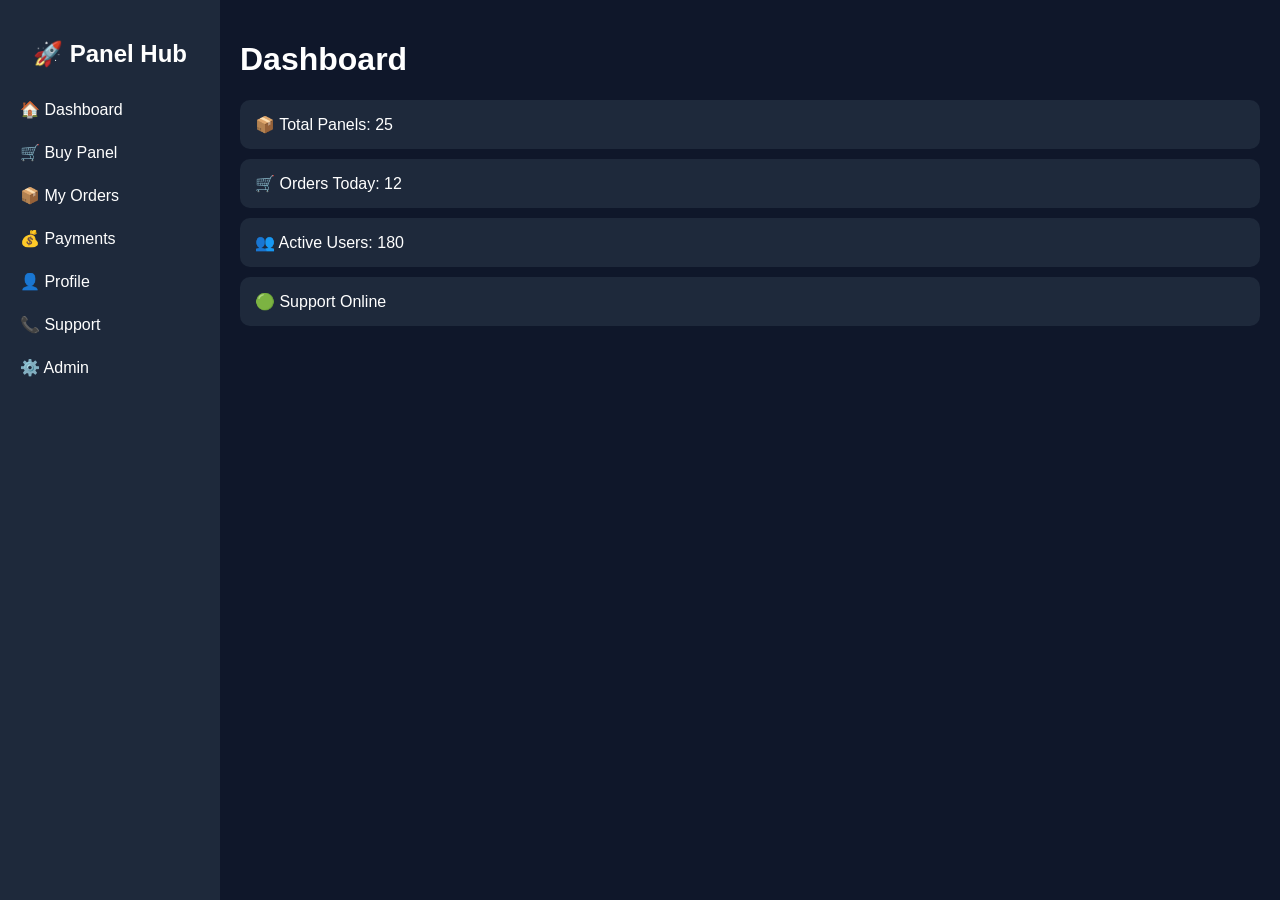
==== index.html @ 2b886738 "Add files via upload" ====
<!DOCTYPE html><html><head><meta charset='utf-8'><meta name='viewport' content='width=device-width,initial-scale=1'>
    <title>Dashboard</title><link rel='stylesheet' href='style.css'></head><body>
    <div class='sidebar'>
    <h2>🚀 Panel Hub</h2>
    <a href='index.html'>🏠 Dashboard</a>
    <a href='panels.html'>🛒 Buy Panel</a>
    <a href='orders.html'>📦 My Orders</a>
    <a href='payment.html'>💰 Payments</a>
    <a href='profile.html'>👤 Profile</a>
    <a href='support.html'>📞 Support</a>
    <a href='admin.html'>⚙️ Admin</a>
    </div>
    <div class='main'>
<h1>Dashboard</h1>
<div class='card'>📦 Total Panels: 25</div>
<div class='card'>🛒 Orders Today: 12</div>
<div class='card'>👥 Active Users: 180</div>
<div class='card'>🟢 Support Online</div>
</div></body></html>
---- style.css ----
body{margin:0;font-family:Arial;background:#0f172a;color:#fff}
.sidebar{position:fixed;left:0;top:0;width:220px;height:100%;background:#1e293b;padding-top:20px}
.sidebar h2{text-align:center}
.sidebar a{display:block;color:#fff;text-decoration:none;padding:12px 20px}
.sidebar a:hover{background:#334155}
.main{margin-left:220px;padding:20px}
.card{background:#1e293b;padding:15px;border-radius:10px;margin:10px 0}
.btn{background:#16a34a;color:#fff;padding:10px 15px;border:none;border-radius:6px}
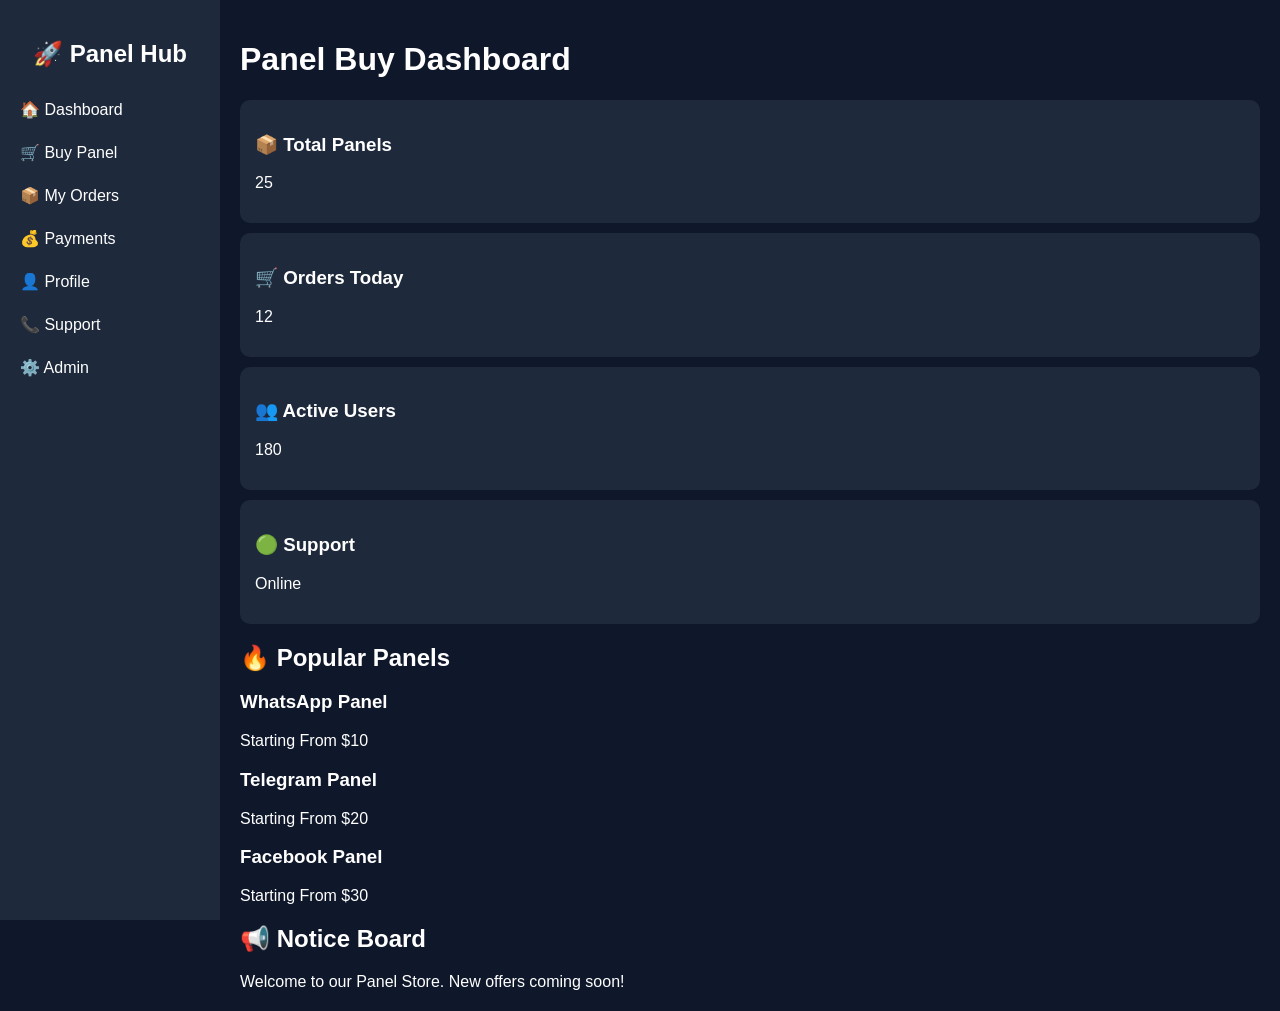
==== commit 32b79637: "Update index.html" ====
--- a/index.html
+++ b/index.html
@@ -1,19 +1,88 @@
-<!DOCTYPE html><html><head><meta charset='utf-8'><meta name='viewport' content='width=device-width,initial-scale=1'>
-    <title>Dashboard</title><link rel='stylesheet' href='style.css'></head><body>
-    <div class='sidebar'>
+<!DOCTYPE html>
+<html lang="en">
+<head>
+<meta charset="UTF-8">
+<meta name="viewport" content="width=device-width, initial-scale=1.0">
+<title>Panel Buy Dashboard</title>
+
+<link rel="stylesheet" href="style.css">
+</head>
+<body>
+
+<div class="sidebar">
     <h2>🚀 Panel Hub</h2>
-    <a href='index.html'>🏠 Dashboard</a>
-    <a href='panels.html'>🛒 Buy Panel</a>
-    <a href='orders.html'>📦 My Orders</a>
-    <a href='payment.html'>💰 Payments</a>
-    <a href='profile.html'>👤 Profile</a>
-    <a href='support.html'>📞 Support</a>
-    <a href='admin.html'>⚙️ Admin</a>
+
+    <a href="index.html">🏠 Dashboard</a>
+    <a href="panels.html">🛒 Buy Panel</a>
+    <a href="orders.html">📦 My Orders</a>
+    <a href="payment.html">💰 Payments</a>
+    <a href="profile.html">👤 Profile</a>
+    <a href="support.html">📞 Support</a>
+    <a href="admin.html">⚙️ Admin</a>
+</div>
+
+<div class="main">
+
+    <div class="header">
+        <h1>Panel Buy Dashboard</h1>
     </div>
-    <div class='main'>
-<h1>Dashboard</h1>
-<div class='card'>📦 Total Panels: 25</div>
-<div class='card'>🛒 Orders Today: 12</div>
-<div class='card'>👥 Active Users: 180</div>
-<div class='card'>🟢 Support Online</div>
-</div></body></html>+
+    <div class="cards">
+
+        <div class="card">
+            <h3>📦 Total Panels</h3>
+            <p>25</p>
+        </div>
+
+        <div class="card">
+            <h3>🛒 Orders Today</h3>
+            <p>12</p>
+        </div>
+
+        <div class="card">
+            <h3>👥 Active Users</h3>
+            <p>180</p>
+        </div>
+
+        <div class="card">
+            <h3>🟢 Support</h3>
+            <p>Online</p>
+        </div>
+
+    </div>
+
+    <div class="section">
+
+        <h2>🔥 Popular Panels</h2>
+
+        <div class="panel-box">
+            <h3>WhatsApp Panel</h3>
+            <p>Starting From $10</p>
+        </div>
+
+        <div class="panel-box">
+            <h3>Telegram Panel</h3>
+            <p>Starting From $20</p>
+        </div>
+
+        <div class="panel-box">
+            <h3>Facebook Panel</h3>
+            <p>Starting From $30</p>
+        </div>
+
+    </div>
+
+    <div class="section">
+
+        <h2>📢 Notice Board</h2>
+
+        <div class="panel-box">
+            Welcome to our Panel Store. New offers coming soon!
+        </div>
+
+    </div>
+
+</div>
+
+</body>
+</html>
